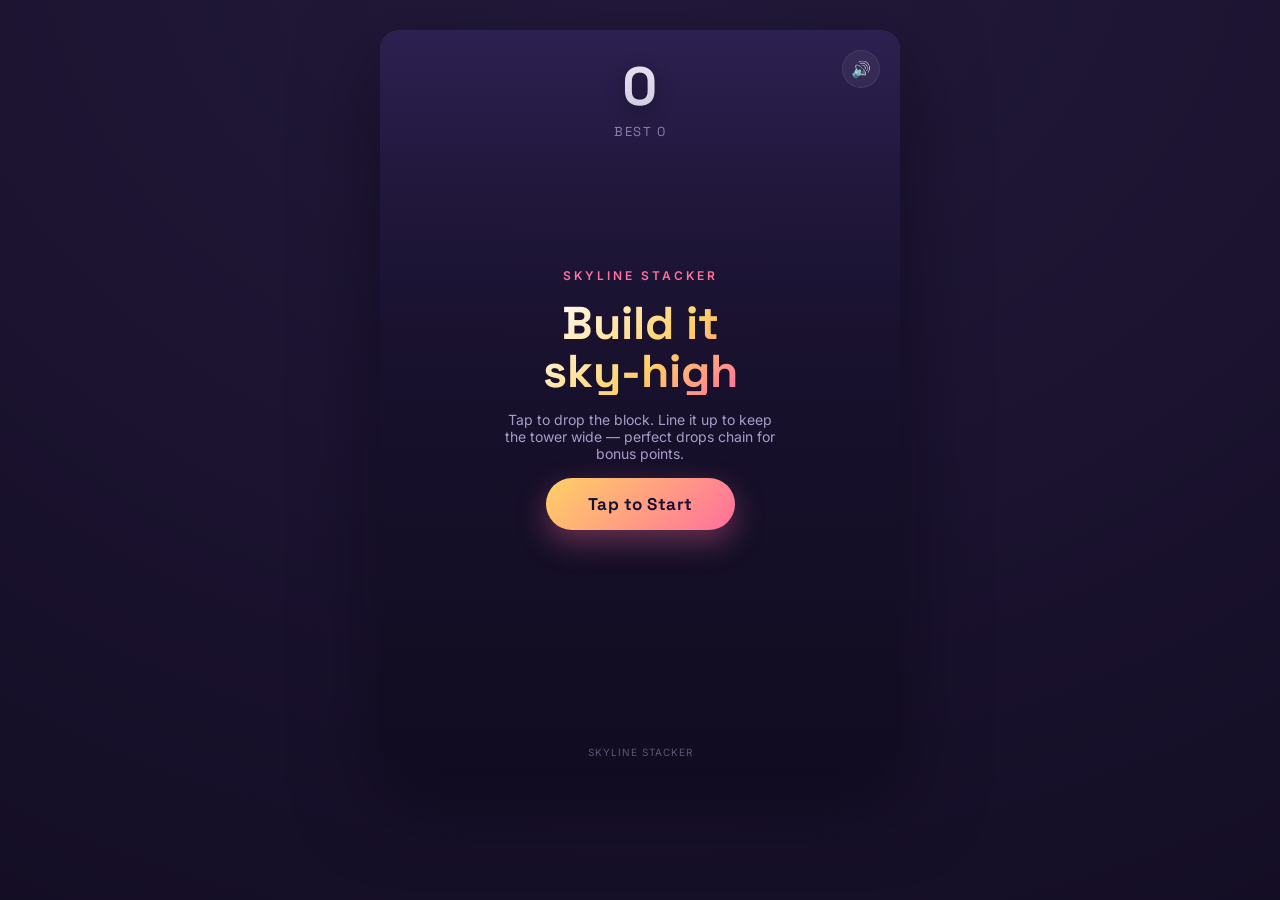
==== index.html @ dbca7278 "created a special work" ====
<!DOCTYPE html>
<html lang="en">
<head>
<meta charset="UTF-8" />
<meta name="viewport" content="width=device-width, initial-scale=1.0, viewport-fit=cover" />
<title>Skyline Stacker — Free Block Stacking Game</title>
<meta name="description" content="Skyline Stacker: a fast, addictive block-stacking arcade game. Play free in your browser on desktop or mobile." />

<!--
  GOOGLE ADSENSE SETUP
  1. Replace ca-pub-XXXXXXXXXXXXXXXX below with your real AdSense publisher ID.
  2. Replace the data-ad-slot values in index.html ad <ins> tags with your real ad unit slot IDs
     (create ad units in your AdSense dashboard -> Ads -> By ad unit).
  3. Add an ads.txt file at your domain root (already included in this project) with your publisher ID.
  4. AdSense approval requires: real content, a privacy policy page, and traffic to your live domain.
     This game page alone is a good candidate but you should add a short privacy policy + about section
     before requesting approval (many devs add a /privacy route).
-->
<script async src="https://pagead2.googlesyndication.com/pagead/js/adsbygoogle.js?client=ca-pub-XXXXXXXXXXXXXXXX" crossorigin="anonymous"></script>

<link rel="preconnect" href="https://fonts.googleapis.com" />
<link rel="preconnect" href="https://fonts.gstatic.com" crossorigin />
<link href="https://fonts.googleapis.com/css2?family=Space+Grotesk:wght@600;700&family=Inter:wght@400;500;600&display=swap" rel="stylesheet" />

<link rel="icon" href="data:image/svg+xml,<svg xmlns=%22http://www.w3.org/2000/svg%22 viewBox=%220 0 100 100%22><rect width=%22100%22 height=%22100%22 rx=%2222%22 fill=%22%23241a3d%22/><rect x=%2225%22 y=%2262%22 width=%2250%22 height=%2214%22 rx=%224%22 fill=%22%23ff6f9c%22/><rect x=%2232%22 y=%2244%22 width=%2236%22 height=%2214%22 rx=%224%22 fill=%22%23ffd166%22/><rect x=%2238%22 y=%2226%22 width=%2224%22 height=%2214%22 rx=%224%22 fill=%22%235ce6c0%22/></svg>" />
<link rel="stylesheet" href="style.css" />
</head>
<body>

<div class="page">

  <!-- Top leaderboard ad (desktop) / banner (mobile) -->
  <div class="ad-slot ad-top">
    <span class="ad-label">Advertisement</span>
    <ins class="adsbygoogle"
         style="display:block"
         data-ad-client="ca-pub-XXXXXXXXXXXXXXXX"
         data-ad-slot="1111111111"
         data-ad-format="auto"
         data-full-width-responsive="true"></ins>
  </div>

  <div class="layout">

    <!-- Left rail ad — desktop only -->
    <aside class="ad-slot ad-rail ad-rail-left">
      <span class="ad-label">Advertisement</span>
      <ins class="adsbygoogle"
           style="display:block"
           data-ad-client="ca-pub-XXXXXXXXXXXXXXXX"
           data-ad-slot="2222222222"
           data-ad-format="auto"
           data-full-width-responsive="true"></ins>
    </aside>

    <main class="stage">
      <canvas id="game"></canvas>

      <div class="hud">
        <div class="score" id="score">0</div>
        <div class="best" id="best">BEST 0</div>
      </div>

      <div class="combo" id="combo">PERFECT!</div>

      <button class="mute" id="muteBtn" title="Toggle sound" aria-label="Toggle sound">🔊</button>

      <div class="overlay" id="startOverlay">
        <div class="badge">Skyline Stacker</div>
        <div class="title">Build it<br/>sky‑high</div>
        <div class="sub">Tap to drop the block. Line it up to keep the tower wide — perfect drops chain for bonus points.</div>
        <button class="play" id="startBtn">Tap to Start</button>
      </div>

      <div class="overlay" id="endOverlay" hidden>
        <div class="badge" id="endBadge">Tower collapsed</div>
        <div class="title" id="endTitle">Nice try</div>
        <div class="stat-row">
          <div class="stat"><div class="num" id="endScore">0</div><div class="lab">Score</div></div>
          <div class="stat"><div class="num" id="endBest">0</div><div class="lab">Best</div></div>
        </div>
        <button class="play" id="retryBtn">Play Again</button>
        <div class="hint">Space / Click / Tap to drop</div>

        <!-- Interstitial-style ad shown on game over -->
        <div class="ad-slot ad-inline">
          <span class="ad-label">Advertisement</span>
          <ins class="adsbygoogle"
               style="display:block"
               data-ad-client="ca-pub-XXXXXXXXXXXXXXXX"
               data-ad-slot="3333333333"
               data-ad-format="auto"
               data-full-width-responsive="true"></ins>
        </div>
      </div>

      <div class="footer-tag">SKYLINE STACKER</div>
    </main>

    <!-- Right rail ad — desktop only -->
    <aside class="ad-slot ad-rail ad-rail-right">
      <span class="ad-label">Advertisement</span>
      <ins class="adsbygoogle"
           style="display:block"
           data-ad-client="ca-pub-XXXXXXXXXXXXXXXX"
           data-ad-slot="4444444444"
           data-ad-format="auto"
           data-full-width-responsive="true"></ins>
    </aside>

  </div>

  <!-- Bottom banner ad (mobile-friendly) -->
  <div class="ad-slot ad-bottom">
    <span class="ad-label">Advertisement</span>
    <ins class="adsbygoogle"
         style="display:block"
         data-ad-client="ca-pub-XXXXXXXXXXXXXXXX"
         data-ad-slot="5555555555"
         data-ad-format="auto"
         data-full-width-responsive="true"></ins>
  </div>

</div>

<script>
  // Reveal an ad slot's wrapper only once AdSense actually fills it with a
  // creative, so unfilled placements collapse to nothing instead of showing
  // an empty dashed box. AdSense marks a filled <ins> with
  // data-ad-status="filled" (or "unfilled" if it has nothing to show).
  document.querySelectorAll('.ad-slot').forEach(function (slot) {
    var ins = slot.querySelector('.adsbygoogle');
    if (!ins) return;

    var observer = new MutationObserver(function () {
      var status = ins.getAttribute('data-ad-status');
      if (status === 'filled') {
        slot.classList.add('is-filled');
      } else if (status === 'unfilled') {
        slot.classList.remove('is-filled');
      }
    });
    observer.observe(ins, { attributes: true, attributeFilter: ['data-ad-status'] });

    try {
      (window.adsbygoogle = window.adsbygoogle || []).push({});
    } catch (e) {}
  });
</script>
<script src="game.js"></script>
</body>
</html>
---- style.css ----
:root{
  --bg-top:#241a3d;
  --bg-bottom:#120c22;
  --panel:#1c1433;
  --panel-line:rgba(255,255,255,0.08);
  --text:#f3efff;
  --text-dim:#a89dc9;
  --accent:#ff6f9c;
  --accent-2:#ffd166;
  --good:#5ce6c0;
  --shadow:rgba(10,6,20,0.55);
}

*{box-sizing:border-box;}
html,body{height:100%;}
body{
  margin:0;
  background: radial-gradient(120% 140% at 50% -10%, var(--bg-top), var(--bg-bottom)) fixed;
  color:var(--text);
  font-family:'Inter', system-ui, -apple-system, sans-serif;
  -webkit-tap-highlight-color: transparent;
  touch-action: manipulation;
}

.page{
  min-height:100dvh;
  display:flex;
  flex-direction:column;
  align-items:center;
  padding-inline:16px;
  padding-block:16px;
  gap:14px;
}

/* ---------- Ad slots ----------
   Collapsed to nothing by default so an unfilled ad never shows an
   empty placeholder box. game.js reveals a slot (adds .is-filled)
   only once AdSense actually renders a creative into it. */
.ad-slot{
  width:100%;
  max-width:970px;
  display:flex;
  flex-direction:column;
  align-items:center;
  gap:4px;
  background:rgba(255,255,255,0.03);
  border-radius:10px;
  padding:0;
  height:0;
  overflow:hidden;
  opacity:0;
  justify-content:center;
  transition:opacity .25s ease;
}
.ad-slot.is-filled{
  height:auto;
  opacity:1;
  padding:6px;
  border:1px solid var(--panel-line);
}
.ad-label{
  font-size:9px;
  letter-spacing:1.5px;
  text-transform:uppercase;
  color:var(--text-dim);
  opacity:0.7;
}
.ad-slot .adsbygoogle{ width:100%; }
.ad-slot.is-filled .adsbygoogle{ min-height:44px; }

.ad-rail{
  width:160px;
  min-width:160px;
  max-width:160px;
  align-self:flex-start;
  position:sticky;
  top:16px;
}
.ad-rail.is-filled{ min-height:600px; }
.ad-inline{
  margin-top:0;
  max-width:320px;
}
.ad-inline.is-filled{ margin-top:6px; min-height:100px; }

@media (max-width: 1100px){
  .ad-rail{ display:none; }
}

/* ---------- Layout ---------- */
.layout{
  width:100%;
  max-width:1300px;
  display:flex;
  gap:16px;
  align-items:flex-start;
  justify-content:center;
  flex:1;
}

.stage{
  position:relative;
  width:100%;
  max-width:520px;
  aspect-ratio: 9 / 16;
  max-height:min(78dvh, 880px);
  flex-shrink:0;
}

#game{
  display:block;
  width:100%;
  height:100%;
  border-radius:20px;
  background:linear-gradient(180deg, #2c2050 0%, #150f28 70%);
  box-shadow: 0 30px 80px var(--shadow), inset 0 0 0 1px var(--panel-line);
}

/* ---------- HUD ---------- */
.hud{
  position:absolute;
  top:22px;
  left:0; right:0;
  display:flex;
  flex-direction:column;
  align-items:center;
  gap:2px;
  pointer-events:none;
  font-family:'Space Grotesk', 'Inter', sans-serif;
}
.hud .score{
  font-size:clamp(38px, 10vw, 54px);
  font-weight:700;
  letter-spacing:0.5px;
  color:var(--text);
  text-shadow: 0 4px 18px rgba(0,0,0,0.4);
  font-variant-numeric: tabular-nums;
}
.hud .best{
  font-size:13px;
  color:var(--text-dim);
  letter-spacing:1.5px;
  text-transform:uppercase;
}

.combo{
  position:absolute;
  left:50%;
  top:38%;
  transform:translate(-50%,-50%) scale(0.8);
  font-family:'Space Grotesk', sans-serif;
  font-weight:700;
  font-size:22px;
  color:var(--accent-2);
  text-shadow:0 2px 12px rgba(255,209,102,0.5);
  opacity:0;
  pointer-events:none;
  transition:opacity .25s ease, transform .25s ease;
}
.combo.show{
  opacity:1;
  transform:translate(-50%,-50%) scale(1);
}

/* ---------- Overlays ---------- */
.overlay{
  position:absolute;
  inset:0;
  display:flex;
  flex-direction:column;
  align-items:center;
  justify-content:center;
  gap:16px;
  text-align:center;
  padding:32px 24px;
  background:linear-gradient(180deg, rgba(18,12,34,0) 0%, rgba(18,12,34,0.55) 40%, rgba(18,12,34,0.9) 100%);
  border-radius:20px;
  overflow-y:auto;
}
.overlay[hidden]{display:none;}

.badge{
  font-size:12px;
  letter-spacing:3px;
  text-transform:uppercase;
  color:var(--accent);
  font-weight:600;
}
.title{
  font-family:'Space Grotesk', sans-serif;
  font-weight:700;
  font-size:clamp(30px, 9vw, 46px);
  line-height:1.05;
  text-wrap:balance;
  background:linear-gradient(135deg, #fff, var(--accent-2) 60%, var(--accent));
  -webkit-background-clip:text;
  background-clip:text;
  color:transparent;
}
.sub{
  font-size:14px;
  color:var(--text-dim);
  max-width:280px;
}
.stat-row{ display:flex; gap:28px; margin-top:2px; }
.stat{ display:flex; flex-direction:column; align-items:center; gap:2px; }
.stat .num{
  font-family:'Space Grotesk', sans-serif;
  font-size:28px;
  font-weight:700;
  font-variant-numeric: tabular-nums;
}
.stat .lab{ font-size:10px; letter-spacing:1.5px; text-transform:uppercase; color:var(--text-dim); }

button.play{
  appearance:none;
  border:none;
  cursor:pointer;
  font-family:'Space Grotesk', sans-serif;
  font-weight:700;
  font-size:17px;
  letter-spacing:0.5px;
  color:#1a1030;
  padding:15px 42px;
  border-radius:999px;
  background:linear-gradient(135deg, var(--accent-2), var(--accent));
  box-shadow:0 12px 30px rgba(255,111,156,0.35);
  transition:transform .15s ease, box-shadow .15s ease;
}
button.play:hover{ transform:translateY(-2px); box-shadow:0 16px 36px rgba(255,111,156,0.45); }
button.play:active{ transform:translateY(0) scale(0.97); }

.hint{ font-size:12px; color:var(--text-dim); }

.mute{
  position:absolute;
  top:20px;
  right:20px;
  width:38px;
  height:38px;
  border-radius:50%;
  border:1px solid var(--panel-line);
  background:rgba(255,255,255,0.06);
  color:var(--text);
  display:flex;
  align-items:center;
  justify-content:center;
  cursor:pointer;
  font-size:16px;
  backdrop-filter: blur(6px);
  z-index:5;
}

.footer-tag{
  position:absolute;
  bottom:10px;
  left:0; right:0;
  text-align:center;
  font-size:10px;
  letter-spacing:1px;
  color:rgba(168,157,201,0.5);
  pointer-events:none;
}

/* ---------- Responsive ---------- */
@media (max-width: 640px){
  .page{ padding-inline:10px; gap:10px; }
  .stage{ max-height:70dvh; }
  .ad-rail{ display:none; }
}

@media (min-width: 1101px){
  .stage{ max-height:82dvh; }
}
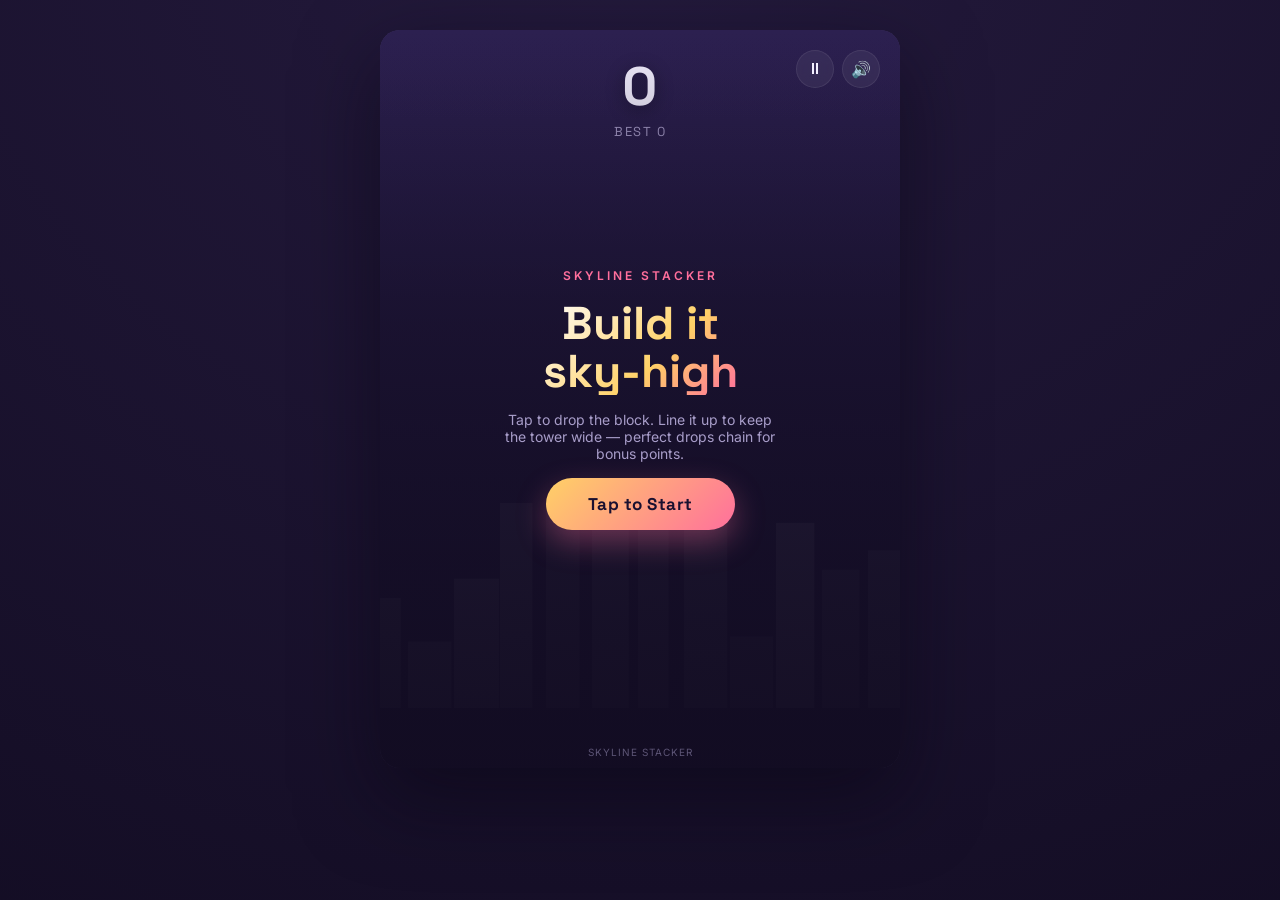
==== commit 81cb865f: "solved" ====
--- a/index.html
+++ b/index.html
@@ -5,18 +5,17 @@
 <meta name="viewport" content="width=device-width, initial-scale=1.0, viewport-fit=cover" />
 <title>Skyline Stacker — Free Block Stacking Game</title>
 <meta name="description" content="Skyline Stacker: a fast, addictive block-stacking arcade game. Play free in your browser on desktop or mobile." />
+<meta name="google-adsense-account" content="ca-pub-5841910105267784">
 
 <!--
   GOOGLE ADSENSE SETUP
-  1. Replace ca-pub-XXXXXXXXXXXXXXXX below with your real AdSense publisher ID.
-  2. Replace the data-ad-slot values in index.html ad <ins> tags with your real ad unit slot IDs
-     (create ad units in your AdSense dashboard -> Ads -> By ad unit).
-  3. Add an ads.txt file at your domain root (already included in this project) with your publisher ID.
-  4. AdSense approval requires: real content, a privacy policy page, and traffic to your live domain.
-     This game page alone is a good candidate but you should add a short privacy policy + about section
-     before requesting approval (many devs add a /privacy route).
+  Publisher ID ca-pub-5841910105267784 is already wired in below, in ads.txt,
+  and in the verification meta tag above.
+  Remaining step: once your site is approved, replace the placeholder
+  data-ad-slot values in the <ins> tags below with real ad unit slot IDs
+  (create them in your AdSense dashboard -> Ads -> By ad unit).
 -->
-<script async src="https://pagead2.googlesyndication.com/pagead/js/adsbygoogle.js?client=ca-pub-XXXXXXXXXXXXXXXX" crossorigin="anonymous"></script>
+<script async src="https://pagead2.googlesyndication.com/pagead/js/adsbygoogle.js?client=ca-pub-5841910105267784" crossorigin="anonymous"></script>
 
 <link rel="preconnect" href="https://fonts.googleapis.com" />
 <link rel="preconnect" href="https://fonts.gstatic.com" crossorigin />
@@ -34,7 +33,7 @@
     <span class="ad-label">Advertisement</span>
     <ins class="adsbygoogle"
          style="display:block"
-         data-ad-client="ca-pub-XXXXXXXXXXXXXXXX"
+         data-ad-client="ca-pub-5841910105267784"
          data-ad-slot="1111111111"
          data-ad-format="auto"
          data-full-width-responsive="true"></ins>
@@ -47,7 +46,7 @@
       <span class="ad-label">Advertisement</span>
       <ins class="adsbygoogle"
            style="display:block"
-           data-ad-client="ca-pub-XXXXXXXXXXXXXXXX"
+           data-ad-client="ca-pub-5841910105267784"
            data-ad-slot="2222222222"
            data-ad-format="auto"
            data-full-width-responsive="true"></ins>
@@ -63,13 +62,28 @@
 
       <div class="combo" id="combo">PERFECT!</div>
 
-      <button class="mute" id="muteBtn" title="Toggle sound" aria-label="Toggle sound">🔊</button>
+      <div class="milestone" id="milestone"></div>
+
+      <div class="top-controls">
+        <button class="icon-btn" id="pauseBtn" title="Pause" aria-label="Pause">⏸</button>
+        <button class="icon-btn" id="muteBtn" title="Toggle sound" aria-label="Toggle sound">🔊</button>
+      </div>
 
       <div class="overlay" id="startOverlay">
         <div class="badge">Skyline Stacker</div>
         <div class="title">Build it<br/>sky‑high</div>
         <div class="sub">Tap to drop the block. Line it up to keep the tower wide — perfect drops chain for bonus points.</div>
         <button class="play" id="startBtn">Tap to Start</button>
+        <div class="top-scores" id="topScoresStart" hidden>
+          <div class="top-scores-title">Your best runs</div>
+          <ol id="topScoresListStart"></ol>
+        </div>
+      </div>
+
+      <div class="overlay" id="pauseOverlay" hidden>
+        <div class="badge">Paused</div>
+        <div class="title">Take a<br/>breather</div>
+        <button class="play" id="resumeBtn">Resume</button>
       </div>
 
       <div class="overlay" id="endOverlay" hidden>
@@ -79,7 +93,14 @@
           <div class="stat"><div class="num" id="endScore">0</div><div class="lab">Score</div></div>
           <div class="stat"><div class="num" id="endBest">0</div><div class="lab">Best</div></div>
         </div>
-        <button class="play" id="retryBtn">Play Again</button>
+        <div class="end-actions">
+          <button class="play" id="retryBtn">Play Again</button>
+          <button class="ghost-btn" id="shareBtn">Share score</button>
+        </div>
+        <div class="top-scores" id="topScoresEnd" hidden>
+          <div class="top-scores-title">Top 5 runs</div>
+          <ol id="topScoresListEnd"></ol>
+        </div>
         <div class="hint">Space / Click / Tap to drop</div>
 
         <!-- Interstitial-style ad shown on game over -->
@@ -87,7 +108,7 @@
           <span class="ad-label">Advertisement</span>
           <ins class="adsbygoogle"
                style="display:block"
-               data-ad-client="ca-pub-XXXXXXXXXXXXXXXX"
+               data-ad-client="ca-pub-5841910105267784"
                data-ad-slot="3333333333"
                data-ad-format="auto"
                data-full-width-responsive="true"></ins>
@@ -102,7 +123,7 @@
       <span class="ad-label">Advertisement</span>
       <ins class="adsbygoogle"
            style="display:block"
-           data-ad-client="ca-pub-XXXXXXXXXXXXXXXX"
+           data-ad-client="ca-pub-5841910105267784"
            data-ad-slot="4444444444"
            data-ad-format="auto"
            data-full-width-responsive="true"></ins>
@@ -115,7 +136,7 @@
     <span class="ad-label">Advertisement</span>
     <ins class="adsbygoogle"
          style="display:block"
-         data-ad-client="ca-pub-XXXXXXXXXXXXXXXX"
+         data-ad-client="ca-pub-5841910105267784"
          data-ad-slot="5555555555"
          data-ad-format="auto"
          data-full-width-responsive="true"></ins>
--- a/style.css
+++ b/style.css
@@ -232,10 +232,15 @@
 
 .hint{ font-size:12px; color:var(--text-dim); }
 
-.mute{
+.top-controls{
   position:absolute;
   top:20px;
   right:20px;
+  display:flex;
+  gap:8px;
+  z-index:5;
+}
+.icon-btn{
   width:38px;
   height:38px;
   border-radius:50%;
@@ -248,8 +253,93 @@
   cursor:pointer;
   font-size:16px;
   backdrop-filter: blur(6px);
-  z-index:5;
-}
+  transition:transform .15s ease, background .15s ease;
+}
+.icon-btn:hover{ background:rgba(255,255,255,0.12); transform:translateY(-1px); }
+.icon-btn:active{ transform:translateY(0) scale(0.94); }
+
+/* ---------- Milestone toast ---------- */
+.milestone{
+  position:absolute;
+  left:50%;
+  top:16%;
+  transform:translate(-50%,-8px);
+  font-family:'Space Grotesk', sans-serif;
+  font-weight:700;
+  font-size:15px;
+  letter-spacing:0.5px;
+  color:var(--text);
+  background:rgba(28,20,51,0.75);
+  border:1px solid var(--panel-line);
+  padding:8px 18px;
+  border-radius:999px;
+  backdrop-filter: blur(8px);
+  opacity:0;
+  pointer-events:none;
+  transition:opacity .3s ease, transform .3s ease;
+  white-space:nowrap;
+  z-index:4;
+}
+.milestone.show{
+  opacity:1;
+  transform:translate(-50%,0);
+}
+
+/* ---------- Top scores list ---------- */
+.top-scores{
+  width:100%;
+  max-width:260px;
+  background:rgba(255,255,255,0.04);
+  border:1px solid var(--panel-line);
+  border-radius:14px;
+  padding:12px 16px;
+}
+.top-scores-title{
+  font-size:10px;
+  letter-spacing:1.5px;
+  text-transform:uppercase;
+  color:var(--text-dim);
+  margin-bottom:8px;
+  text-align:left;
+}
+.top-scores ol{
+  list-style:none;
+  margin:0;
+  padding:0;
+  display:flex;
+  flex-direction:column;
+  gap:6px;
+}
+.top-scores li{
+  display:flex;
+  justify-content:space-between;
+  font-size:13px;
+  font-variant-numeric: tabular-nums;
+  color:var(--text);
+}
+.top-scores li span:first-child{ color:var(--text-dim); }
+
+.end-actions{
+  display:flex;
+  flex-direction:column;
+  align-items:center;
+  gap:10px;
+}
+.ghost-btn{
+  appearance:none;
+  border:1px solid var(--panel-line);
+  background:rgba(255,255,255,0.04);
+  color:var(--text);
+  font-family:'Inter', sans-serif;
+  font-weight:600;
+  font-size:13px;
+  padding:9px 20px;
+  border-radius:999px;
+  cursor:pointer;
+  transition:background .15s ease, transform .15s ease;
+}
+.ghost-btn:hover{ background:rgba(255,255,255,0.09); transform:translateY(-1px); }
+.ghost-btn:active{ transform:translateY(0) scale(0.96); }
 
 .footer-tag{
   position:absolute;
